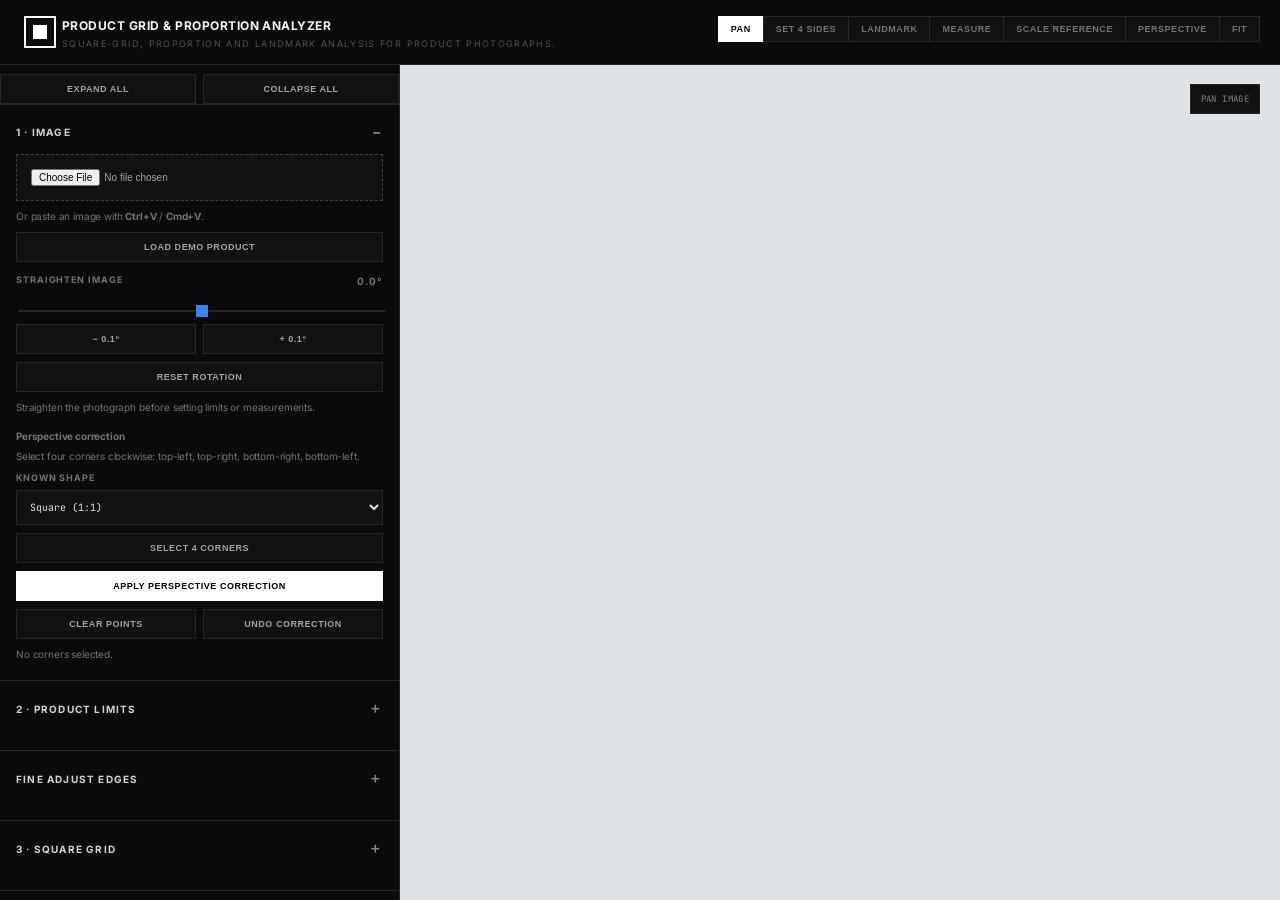
==== redesign-preview.html @ 36fa09d8 "Add Superdesign redesign preview" ====
<!doctype html><html><head><meta charset="utf-8"><meta name="viewport" content="width=device-width,initial-scale=1"><title>Grid Precision — Redesign Preview</title><style>html,body,iframe{margin:0;width:100%;height:100%;border:0;background:#0a0a0a;display:block}</style></head><body><iframe id="app" src="./index.html"></iframe><script>const frame=document.getElementById('app');frame.addEventListener('load',()=>{const d=frame.contentDocument;const link=d.createElement('link');link.rel='stylesheet';link.href='./superdesign-theme.css?v=1';d.head.appendChild(link);});</script></body></html>
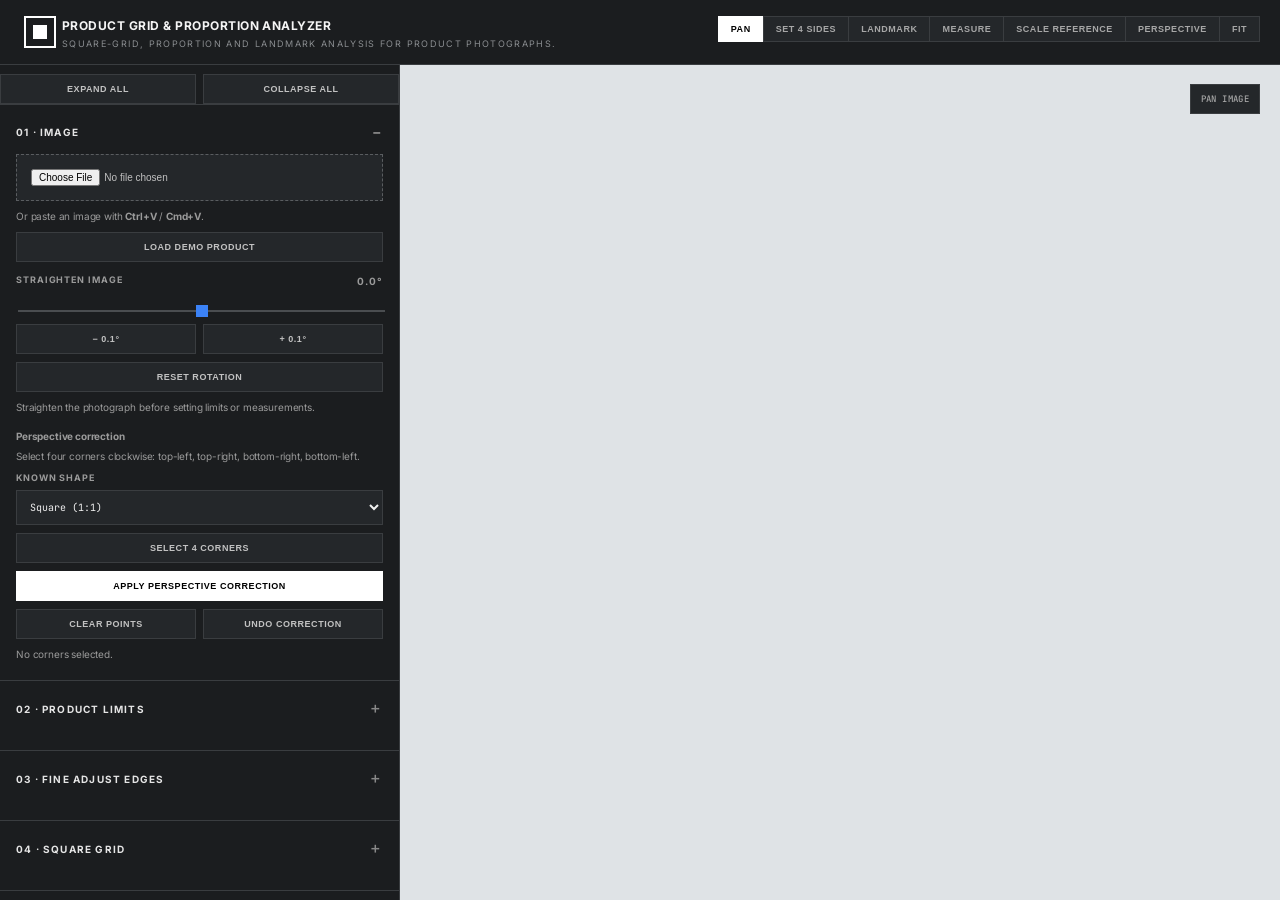
==== commit 47408f3a: "Number redesign sections and lighten preview shell" ====
--- a/redesign-preview.html
+++ b/redesign-preview.html
@@ -1 +1 @@
-<!doctype html><html><head><meta charset="utf-8"><meta name="viewport" content="width=device-width,initial-scale=1"><title>Grid Precision — Redesign Preview</title><style>html,body,iframe{margin:0;width:100%;height:100%;border:0;background:#0a0a0a;display:block}</style></head><body><iframe id="app" src="./index.html"></iframe><script>const frame=document.getElementById('app');frame.addEventListener('load',()=>{const d=frame.contentDocument;const link=d.createElement('link');link.rel='stylesheet';link.href='./superdesign-theme.css?v=1';d.head.appendChild(link);});</script></body></html>+<!doctype html><html><head><meta charset="utf-8"><meta name="viewport" content="width=device-width,initial-scale=1"><title>Grid Precision — Redesign Preview</title><style>html,body,iframe{margin:0;width:100%;height:100%;border:0;background:#25282b;display:block}</style></head><body><iframe id="app" src="./index.html"></iframe><script>const frame=document.getElementById('app');frame.addEventListener('load',()=>{const d=frame.contentDocument;const link=d.createElement('link');link.rel='stylesheet';link.href='./superdesign-theme.css?v=2';d.head.appendChild(link);const numbering=[['1 · Image','01 · Image'],['2 · Product limits','02 · Product Limits'],['Fine adjust edges','03 · Fine Adjust Edges'],['3 · Square grid','04 · Square Grid'],['4 · Real dimension calibration','05 · Real Dimension Calibration'],['5 · Landmarks','06 · Landmarks'],['6 · Measure','07 · Measure'],['Analysis','08 · Analysis'],['7 · Report','09 · Report']];d.querySelectorAll('.panel>.group>h2').forEach(h=>{const t=h.textContent.trim();const m=numbering.find(([from])=>t.toLowerCase()===from.toLowerCase());if(m)h.textContent=m[1];});});</script></body></html>
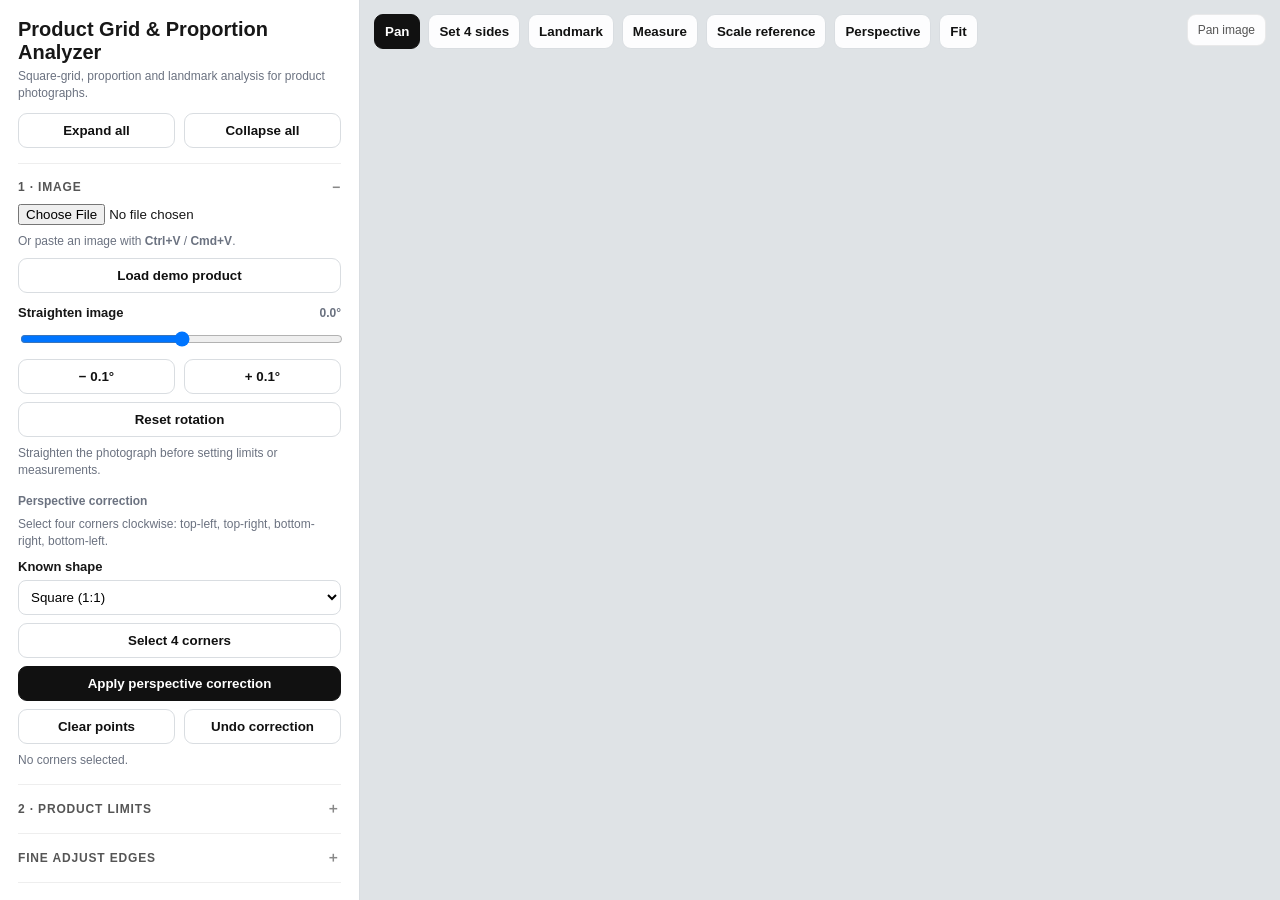
==== commit 5346a178: "Point redesign preview to new main themed site" ====
--- a/redesign-preview.html
+++ b/redesign-preview.html
@@ -1 +1 @@
-<!doctype html><html><head><meta charset="utf-8"><meta name="viewport" content="width=device-width,initial-scale=1"><title>Grid Precision — Redesign Preview</title><style>html,body,iframe{margin:0;width:100%;height:100%;border:0;background:#25282b;display:block}</style></head><body><iframe id="app" src="./index.html"></iframe><script>const frame=document.getElementById('app');frame.addEventListener('load',()=>{const d=frame.contentDocument;const link=d.createElement('link');link.rel='stylesheet';link.href='./superdesign-theme.css?v=2';d.head.appendChild(link);const numbering=[['1 · Image','01 · Image'],['2 · Product limits','02 · Product Limits'],['Fine adjust edges','03 · Fine Adjust Edges'],['3 · Square grid','04 · Square Grid'],['4 · Real dimension calibration','05 · Real Dimension Calibration'],['5 · Landmarks','06 · Landmarks'],['6 · Measure','07 · Measure'],['Analysis','08 · Analysis'],['7 · Report','09 · Report']];d.querySelectorAll('.panel>.group>h2').forEach(h=>{const t=h.textContent.trim();const m=numbering.find(([from])=>t.toLowerCase()===from.toLowerCase());if(m)h.textContent=m[1];});});</script></body></html>+<!doctype html><html><head><meta charset="utf-8"><meta name="viewport" content="width=device-width,initial-scale=1"><title>Grid Precision — Redesign Preview</title><style>html,body,iframe{margin:0;width:100%;height:100%;border:0;background:#3b4046;display:block}</style></head><body><iframe src="./index.html?v=4"></iframe></body></html>
